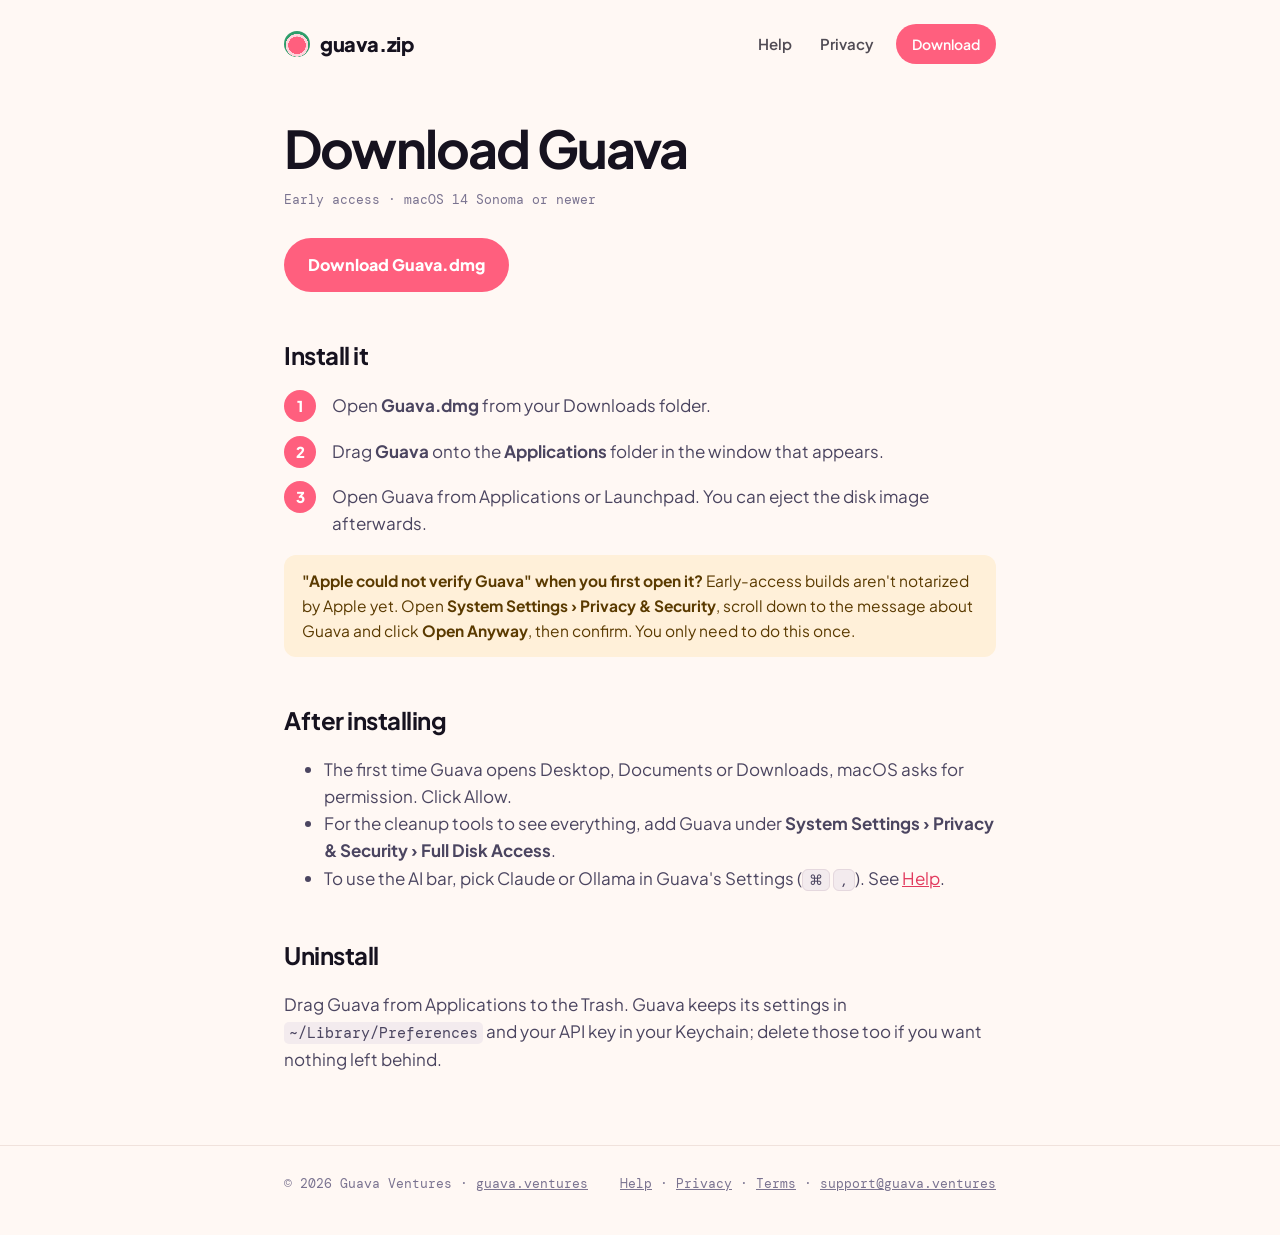
==== download/index.html @ 69af7696 "Add the guava.zip site: home, download, help, privacy and terms Co-Authored-By: Claude Opus 5.5 <nor" ====
<!doctype html>
<html lang="en">
<head>
<meta charset="utf-8">
<meta name="viewport" content="width=device-width, initial-scale=1">
<title>Download · Guava</title>
<meta name="description" content="Download Guava for macOS and install it in a minute.">
<link rel="icon" href="/favicon.svg" type="image/svg+xml">
<link rel="preconnect" href="https://fonts.googleapis.com">
<link rel="preconnect" href="https://fonts.gstatic.com" crossorigin>
<link href="https://fonts.googleapis.com/css2?family=Plus+Jakarta+Sans:wght@400;500;600;700;800&amp;family=DM+Mono:wght@400;500&amp;display=swap" rel="stylesheet">
<link rel="stylesheet" href="/site.css">
</head>
<body class="page">
<div class="narrow">
<nav class="top">
<a class="brand" href="/"><span class="dot"></span>guava.zip</a>
<div class="links"><a href="/help/">Help</a><a href="/privacy/">Privacy</a><a class="btn" href="/download/">Download</a></div>
</nav>
<main>
<h1>Download Guava</h1>
<p class="meta">Early access · macOS 14 Sonoma or newer</p>
<p style="margin:28px 0"><a class="btn" href="/download/Guava.dmg" download>Download Guava.dmg</a></p>

<h2>Install it</h2>
<ol class="steps">
<li>Open <strong>Guava.dmg</strong> from your Downloads folder.</li>
<li>Drag <strong>Guava</strong> onto the <strong>Applications</strong> folder in the window that appears.</li>
<li>Open Guava from Applications or Launchpad. You can eject the disk image afterwards.</li>
</ol>

<div class="note"><p><strong>"Apple could not verify Guava" when you first open it?</strong> Early-access builds aren't notarized by Apple yet. Open <strong>System Settings › Privacy &amp; Security</strong>, scroll down to the message about Guava and click <strong>Open Anyway</strong>, then confirm. You only need to do this once.</p></div>

<h2>After installing</h2>
<ul>
<li>The first time Guava opens Desktop, Documents or Downloads, macOS asks for permission. Click Allow.</li>
<li>For the cleanup tools to see everything, add Guava under <strong>System Settings › Privacy &amp; Security › Full Disk Access</strong>.</li>
<li>To use the AI bar, pick Claude or Ollama in Guava's Settings (<kbd>⌘</kbd> <kbd>,</kbd>). See <a href="/help/#ai">Help</a>.</li>
</ul>

<h2>Uninstall</h2>
<p>Drag Guava from Applications to the Trash. Guava keeps its settings in <code>~/Library/Preferences</code> and your API key in your Keychain; delete those too if you want nothing left behind.</p>
</main>
</div>
<footer class="site">
<div class="narrow">
<span>© 2026 Guava Ventures · <a href="https://guava.ventures">guava.ventures</a></span>
<span><a href="/help/">Help</a> · <a href="/privacy/">Privacy</a> · <a href="/terms/">Terms</a> · <a href="mailto:support@guava.ventures">support@guava.ventures</a></span>
</div>
</footer>
</body>
</html>
---- site.css ----
:root{
  --ink:#16121f;--ink-2:#4b4560;--ink-3:#7a7390;
  --paper:#fff8f4;--card:#ffffff;--line:#f0e2dc;
  --guava:#ff5f7e;--guava-deep:#e23a5e;--leaf:#2f9e6b;--leaf-soft:#dff5ea;
  --night:#14101c;--night-2:#211a2d;--night-ink:#f6eef3;--night-dim:#b9adc4;
}
*{box-sizing:border-box}
html{scroll-behavior:smooth}
body{margin:0;background:var(--paper);color:var(--ink);font-family:'Plus Jakarta Sans',ui-sans-serif,system-ui,-apple-system,sans-serif;line-height:1.6;-webkit-font-smoothing:antialiased}
a{color:var(--guava-deep)}a:hover{color:var(--ink)}
.mono{font-family:'DM Mono',ui-monospace,monospace}
.wrap{max-width:1160px;margin:0 auto;padding:0 24px}
.narrow{max-width:760px;margin:0 auto;padding:0 24px}

/* nav */
nav.top{display:flex;flex-wrap:wrap;gap:12px;align-items:center;justify-content:space-between;padding:24px 0}
.brand{display:flex;align-items:center;gap:10px;text-decoration:none;color:inherit;font-weight:800;font-size:20px;letter-spacing:-.02em}
.brand .dot{width:26px;height:26px;border-radius:50%;background:radial-gradient(circle at 50% 55%,var(--guava) 0 45%,#ffd3dc 46% 58%,var(--leaf) 59%);flex:none}
nav.top .links{display:flex;flex-wrap:wrap;gap:4px;align-items:center}
nav.top .links a{padding:8px 12px;text-decoration:none;color:inherit;opacity:.75;font-weight:600;font-size:15px}
nav.top .links a:hover{opacity:1}
.btn{display:inline-flex;align-items:center;gap:8px;padding:14px 24px;border-radius:999px;background:var(--guava);color:#fff;text-decoration:none;font-weight:800;font-size:16px;border:0}
.btn:hover{background:var(--guava-deep);color:#fff}
.btn.ghost{background:transparent;color:inherit;box-shadow:inset 0 0 0 1.5px currentColor}
.btn.ghost:hover{background:rgba(255,255,255,.08)}
nav.top .links a.btn{color:#fff;opacity:1;padding:9px 16px;font-size:14px;margin-left:6px}

/* hero */
.hero{background:radial-gradient(55% 60% at 12% 0%,rgba(255,95,126,.38),transparent 70%),radial-gradient(45% 50% at 95% 8%,rgba(47,158,107,.30),transparent 72%),var(--night);color:var(--night-ink)}
.hero-copy{text-align:center;padding:72px 0 48px;display:flex;flex-direction:column;align-items:center;gap:22px}
.eyebrow{font-family:'DM Mono',ui-monospace,monospace;font-size:13px;letter-spacing:.08em;text-transform:uppercase;color:var(--guava)}
.hero h1{margin:0;font-size:clamp(42px,7vw,88px);line-height:1;letter-spacing:-.045em;font-weight:800;max-width:14ch}
.hero p.lede{margin:0;font-size:20px;color:var(--night-dim);max-width:54ch}
.hero .ctas{display:flex;flex-wrap:wrap;gap:12px;justify-content:center}
.hero .small{font-size:13px;color:var(--night-dim)}

/* mock window */
.mock{max-width:980px;margin:0 auto;transform:translateY(64px);border-radius:16px;background:#fbf9fc;color:var(--ink);box-shadow:0 40px 80px rgba(0,0,0,.45),0 0 0 1px rgba(255,255,255,.08);overflow:hidden;font-size:13px}
.mock .bar{display:flex;align-items:center;gap:8px;padding:10px 14px;background:#f1edf3;border-bottom:1px solid #e6dfe8}
.mock .bar i{width:12px;height:12px;border-radius:50%;display:inline-block}
.mock .bar .path{margin-left:14px;color:var(--ink-3);font-family:'DM Mono',ui-monospace,monospace;font-size:12px;white-space:nowrap;overflow:hidden;text-overflow:ellipsis}
.mock .body{display:grid;grid-template-columns:180px 1fr;min-height:300px}
.mock .side{background:#f6f2f7;border-right:1px solid #e9e2ec;padding:14px 10px;display:flex;flex-direction:column;gap:2px}
.mock .side b{font-size:11px;color:var(--ink-3);text-transform:uppercase;letter-spacing:.06em;margin:10px 8px 4px}
.mock .side span{padding:5px 8px;border-radius:6px;color:var(--ink-2)}
.mock .side span.on{background:#ffe1e7;color:var(--guava-deep);font-weight:700}
.mock table{width:100%;border-collapse:collapse}
.mock th{text-align:left;font-weight:600;color:var(--ink-3);font-size:11px;padding:10px 14px;border-bottom:1px solid #eee6ef}
.mock td{padding:8px 14px;border-bottom:1px solid #f4eef5;white-space:nowrap}
.mock tr.hit td{background:#fff0f3}
.mock td.k{color:var(--ink-3)}
.mock .ai{margin:12px;border-radius:12px;background:var(--night);color:var(--night-ink);padding:12px 14px;display:flex;gap:10px;align-items:center}
.mock .ai .spark{color:var(--guava);font-weight:800}
.mock .ai .kbd{margin-left:auto;font-family:'DM Mono',ui-monospace,monospace;font-size:11px;color:var(--night-dim);border:1px solid #3a3047;border-radius:6px;padding:2px 6px}
@media (max-width:640px){.mock .body{grid-template-columns:1fr}.mock .side{display:none}.mock td.k:nth-child(3){display:none}.mock th:nth-child(3){display:none}}

/* sections */
section{padding:96px 0}
section.first{padding-top:150px}
h2.sec{font-size:clamp(32px,4.5vw,52px);letter-spacing:-.035em;line-height:1.05;margin:0 0 16px;font-weight:800}
p.sub{font-size:19px;color:var(--ink-2);max-width:60ch;margin:0}
.grid{display:grid;grid-template-columns:repeat(auto-fit,minmax(250px,1fr));gap:18px;margin-top:44px}
.card{background:var(--card);border:1px solid var(--line);border-radius:18px;padding:24px}
.card h3{margin:0 0 6px;font-size:19px;letter-spacing:-.01em}
.card p{margin:0;color:var(--ink-2);font-size:15.5px}
.tag{display:inline-block;font-family:'DM Mono',ui-monospace,monospace;font-size:11px;letter-spacing:.06em;text-transform:uppercase;padding:3px 8px;border-radius:6px;background:var(--leaf-soft);color:#1d6e48;margin-bottom:12px}
.tag.pink{background:#ffe1e7;color:var(--guava-deep)}

.asks{display:flex;flex-direction:column;gap:12px;margin-top:36px}
.ask{background:var(--night);color:var(--night-ink);border-radius:14px;padding:16px 20px;font-size:17px;display:flex;gap:12px;align-items:baseline}
.ask .spark{color:var(--guava);font-weight:800}
.split{display:flex;flex-wrap:wrap;gap:56px;align-items:center}
.split>div{flex:1 1 400px;min-width:0}

.dark{background:var(--night);color:var(--night-ink)}
.dark p.sub{color:var(--night-dim)}
.dark .card{background:var(--night-2);border-color:#30263d}
.dark .card p{color:var(--night-dim)}
.dark .ask{background:var(--night-2);box-shadow:0 0 0 1px #30263d}

.download{text-align:center}
.download .btn{margin-top:28px;font-size:18px;padding:16px 30px}
.reqs{margin-top:16px;font-size:14px;color:var(--night-dim)}

/* doc pages */
.page h1{font-size:clamp(34px,6vw,52px);letter-spacing:-.035em;line-height:1.08;margin:32px 0 10px}
.page h2{font-size:24px;letter-spacing:-.02em;margin:44px 0 8px}
.page h3{font-size:18px;margin:28px 0 4px}
.page p,.page li{color:var(--ink-2);font-size:17px}
.page .meta{font-family:'DM Mono',ui-monospace,monospace;font-size:13px;color:var(--ink-3)}
.note{background:#fff0d9;color:#5a3a00;border-radius:12px;padding:14px 18px;font-size:15.5px}
.note p{color:inherit;font-size:inherit;margin:0}
.steps{counter-reset:s;list-style:none;padding:0}
.steps li{counter-increment:s;position:relative;padding-left:48px;margin:18px 0}
.steps li::before{content:counter(s);position:absolute;left:0;top:-2px;width:32px;height:32px;border-radius:50%;background:var(--guava);color:#fff;font-weight:800;display:flex;align-items:center;justify-content:center;font-size:15px}
kbd{font-family:'DM Mono',ui-monospace,monospace;font-size:.85em;background:#f3ebee;border:1px solid #e5d8de;border-radius:6px;padding:1px 6px}
code{font-family:'DM Mono',ui-monospace,monospace;font-size:.9em;background:#f3ebee;border-radius:5px;padding:1px 5px}
.toc{display:flex;flex-wrap:wrap;gap:8px;margin:20px 0 0;padding:0;list-style:none}
.toc a{display:inline-block;padding:6px 12px;border-radius:999px;background:#fff;border:1px solid var(--line);text-decoration:none;color:var(--ink-2);font-size:14px;font-weight:600}

footer.site{border-top:1px solid var(--line);margin-top:72px;padding:28px 0 40px;font-family:'DM Mono',ui-monospace,monospace;font-size:13px;color:var(--ink-3)}
footer.site .wrap,footer.site .narrow{display:flex;flex-wrap:wrap;gap:14px 24px;justify-content:space-between}
footer.site a{color:var(--ink-3)}
.dark+footer.site,.home footer.site{margin-top:0;background:var(--night);border-color:#2a2236;color:var(--night-dim)}
.home footer.site a{color:var(--night-dim)}
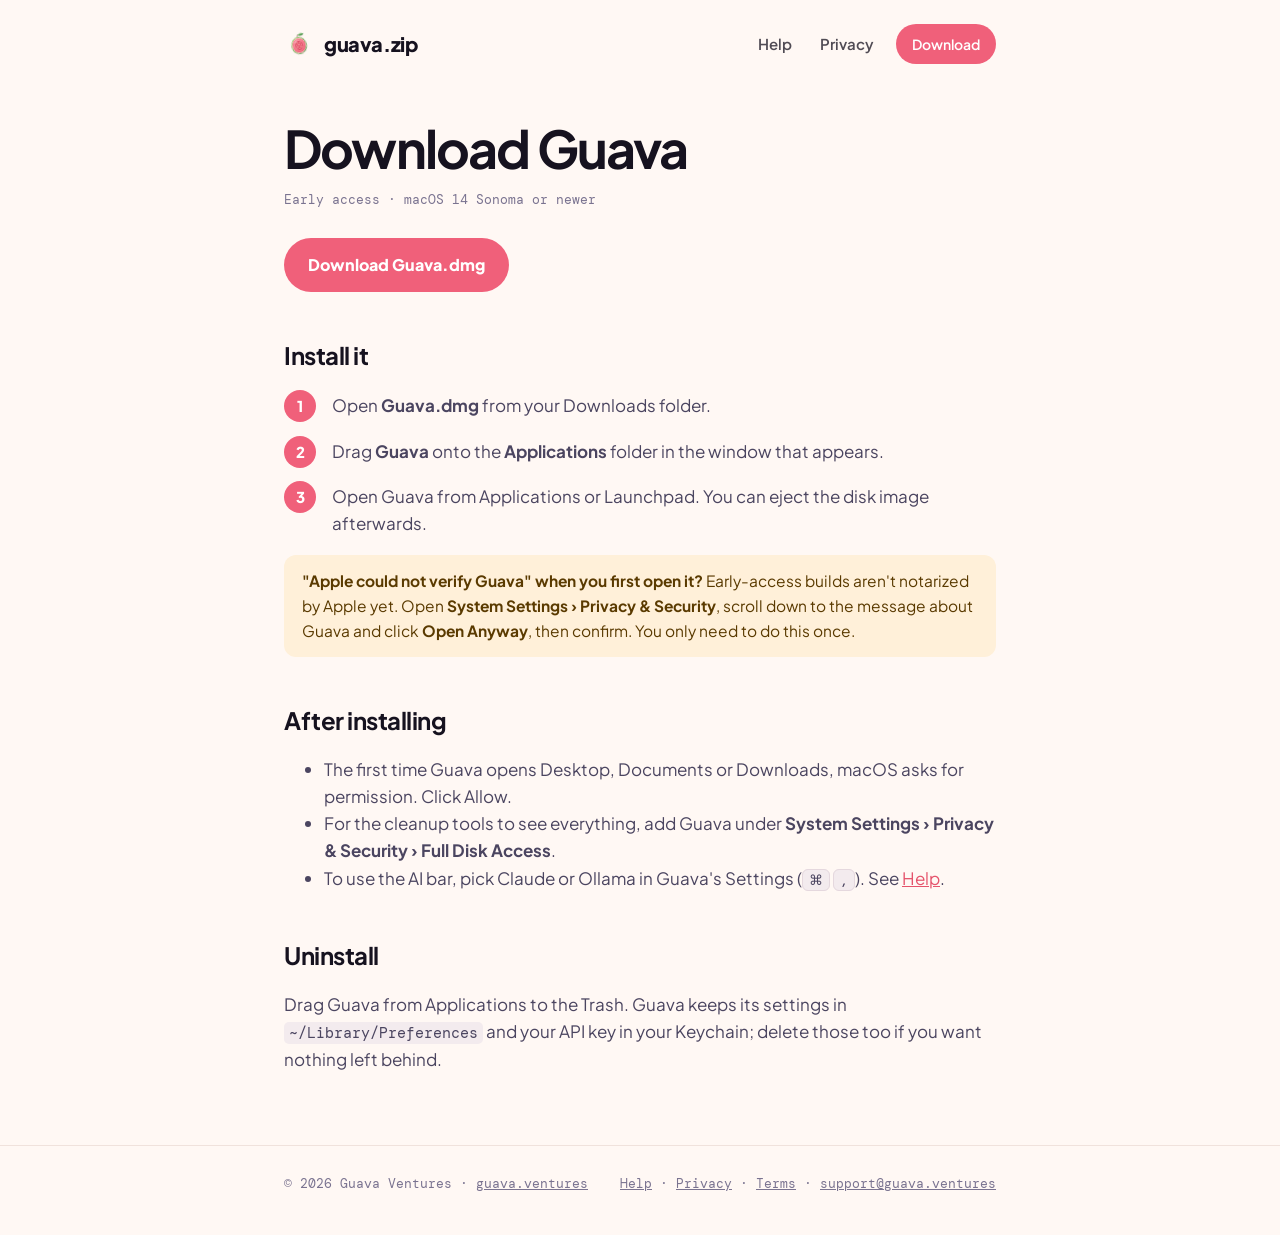
==== commit fb5d70df: "Use the new Guava logo for the header, favicon and hero Co-Authored-By: Claude Opus 5.5 <noreply@ant" ====
--- a/download/index.html
+++ b/download/index.html
@@ -6,6 +6,8 @@
 <title>Download · Guava</title>
 <meta name="description" content="Download Guava for macOS and install it in a minute.">
 <link rel="icon" href="/favicon.svg" type="image/svg+xml">
+<link rel="icon" href="/favicon-32.png" sizes="32x32" type="image/png">
+<link rel="apple-touch-icon" href="/apple-touch-icon.png">
 <link rel="preconnect" href="https://fonts.googleapis.com">
 <link rel="preconnect" href="https://fonts.gstatic.com" crossorigin>
 <link href="https://fonts.googleapis.com/css2?family=Plus+Jakarta+Sans:wght@400;500;600;700;800&amp;family=DM+Mono:wght@400;500&amp;display=swap" rel="stylesheet">
@@ -14,7 +16,7 @@
 <body class="page">
 <div class="narrow">
 <nav class="top">
-<a class="brand" href="/"><span class="dot"></span>guava.zip</a>
+<a class="brand" href="/"><img class="mark" src="/logo.svg" alt="" width="30" height="30">guava.zip</a>
 <div class="links"><a href="/help/">Help</a><a href="/privacy/">Privacy</a><a class="btn" href="/download/">Download</a></div>
 </nav>
 <main>
--- a/site.css
+++ b/site.css
@@ -1,7 +1,7 @@
 :root{
   --ink:#16121f;--ink-2:#4b4560;--ink-3:#7a7390;
   --paper:#fff8f4;--card:#ffffff;--line:#f0e2dc;
-  --guava:#ff5f7e;--guava-deep:#e23a5e;--leaf:#2f9e6b;--leaf-soft:#dff5ea;
+  --guava:#f0607a;--guava-deep:#e5536b;--leaf:#3e8e3a;--leaf-soft:#dff5ea;
   --night:#14101c;--night-2:#211a2d;--night-ink:#f6eef3;--night-dim:#b9adc4;
 }
 *{box-sizing:border-box}
@@ -15,7 +15,7 @@
 /* nav */
 nav.top{display:flex;flex-wrap:wrap;gap:12px;align-items:center;justify-content:space-between;padding:24px 0}
 .brand{display:flex;align-items:center;gap:10px;text-decoration:none;color:inherit;font-weight:800;font-size:20px;letter-spacing:-.02em}
-.brand .dot{width:26px;height:26px;border-radius:50%;background:radial-gradient(circle at 50% 55%,var(--guava) 0 45%,#ffd3dc 46% 58%,var(--leaf) 59%);flex:none}
+.brand .mark{width:30px;height:30px;flex:none;display:block}
 nav.top .links{display:flex;flex-wrap:wrap;gap:4px;align-items:center}
 nav.top .links a{padding:8px 12px;text-decoration:none;color:inherit;opacity:.75;font-weight:600;font-size:15px}
 nav.top .links a:hover{opacity:1}
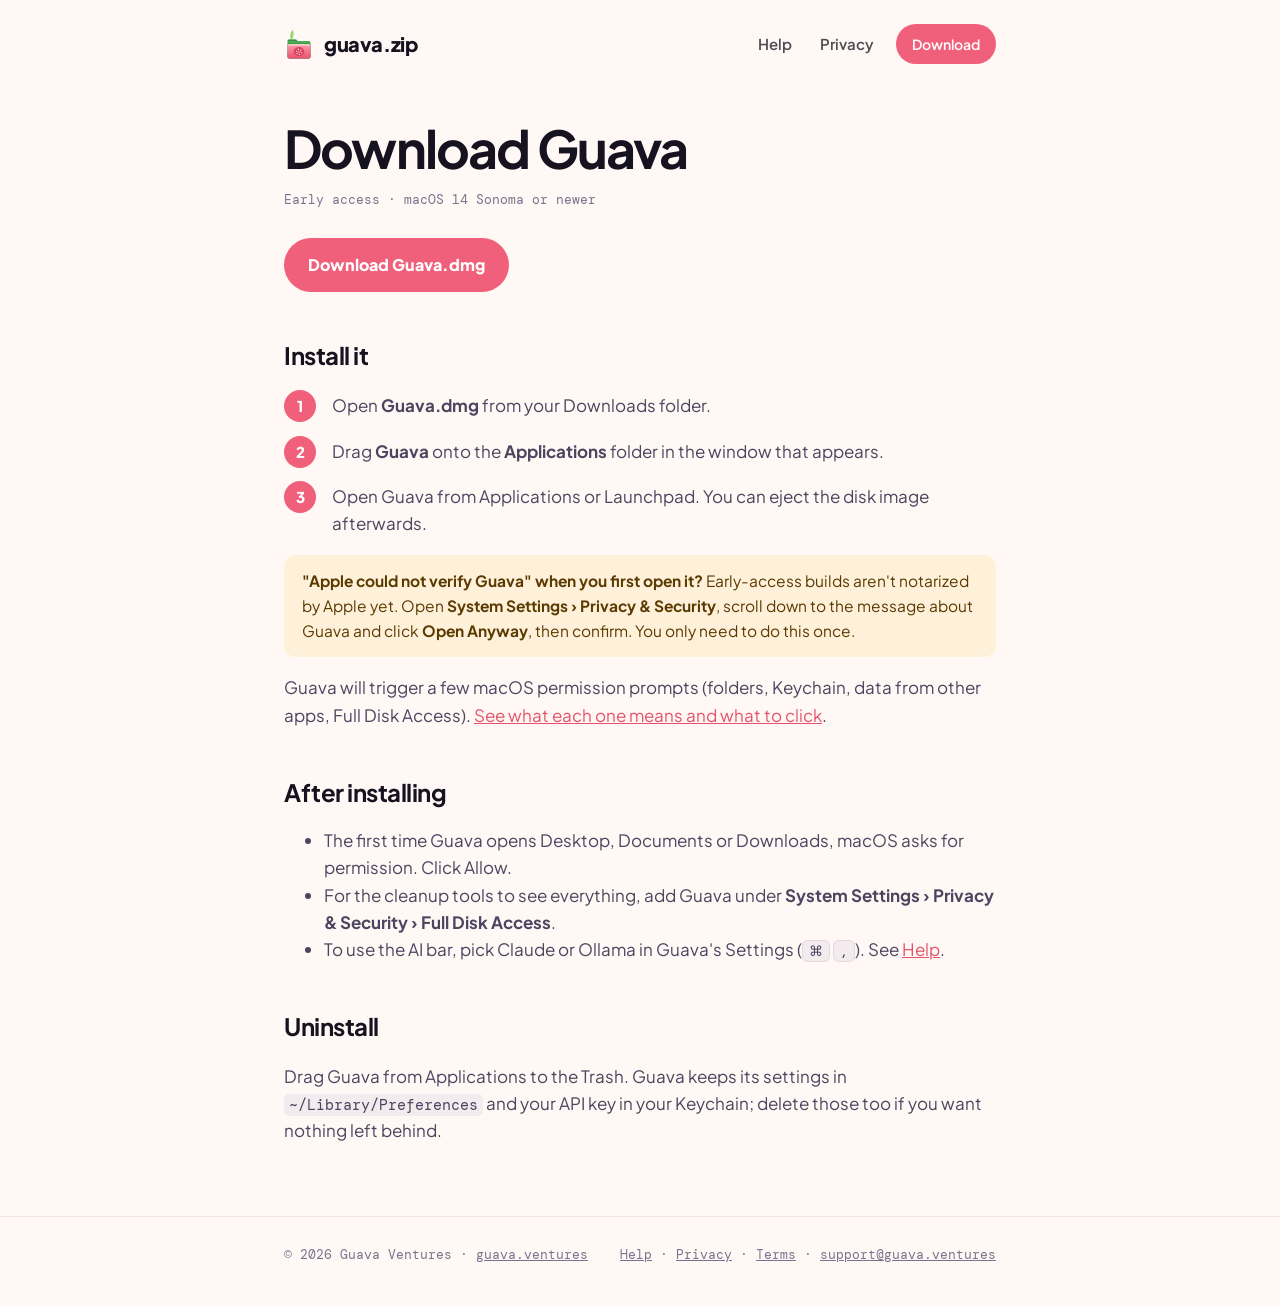
==== commit 61edbcc1: "Add 'What your Mac will ask you' to help, link it from download Co-Authored-By: Claude Opus 5.5 <nor" ====
--- a/download/index.html
+++ b/download/index.html
@@ -33,6 +33,8 @@
 
 <div class="note"><p><strong>"Apple could not verify Guava" when you first open it?</strong> Early-access builds aren't notarized by Apple yet. Open <strong>System Settings › Privacy &amp; Security</strong>, scroll down to the message about Guava and click <strong>Open Anyway</strong>, then confirm. You only need to do this once.</p></div>
 
+<p>Guava will trigger a few macOS permission prompts (folders, Keychain, data from other apps, Full Disk Access). <a href="/help/#permissions">See what each one means and what to click</a>.</p>
+
 <h2>After installing</h2>
 <ul>
 <li>The first time Guava opens Desktop, Documents or Downloads, macOS asks for permission. Click Allow.</li>
--- a/site.css
+++ b/site.css
@@ -103,3 +103,4 @@
 footer.site a{color:var(--ink-3)}
 .dark+footer.site,.home footer.site{margin-top:0;background:var(--night);border-color:#2a2236;color:var(--night-dim)}
 .home footer.site a{color:var(--night-dim)}
+blockquote.prompt{margin:8px 0 12px;padding:10px 14px;border-left:3px solid var(--guava);background:#fff;border-radius:0 10px 10px 0;color:var(--ink-2);font-size:15.5px;font-style:italic}
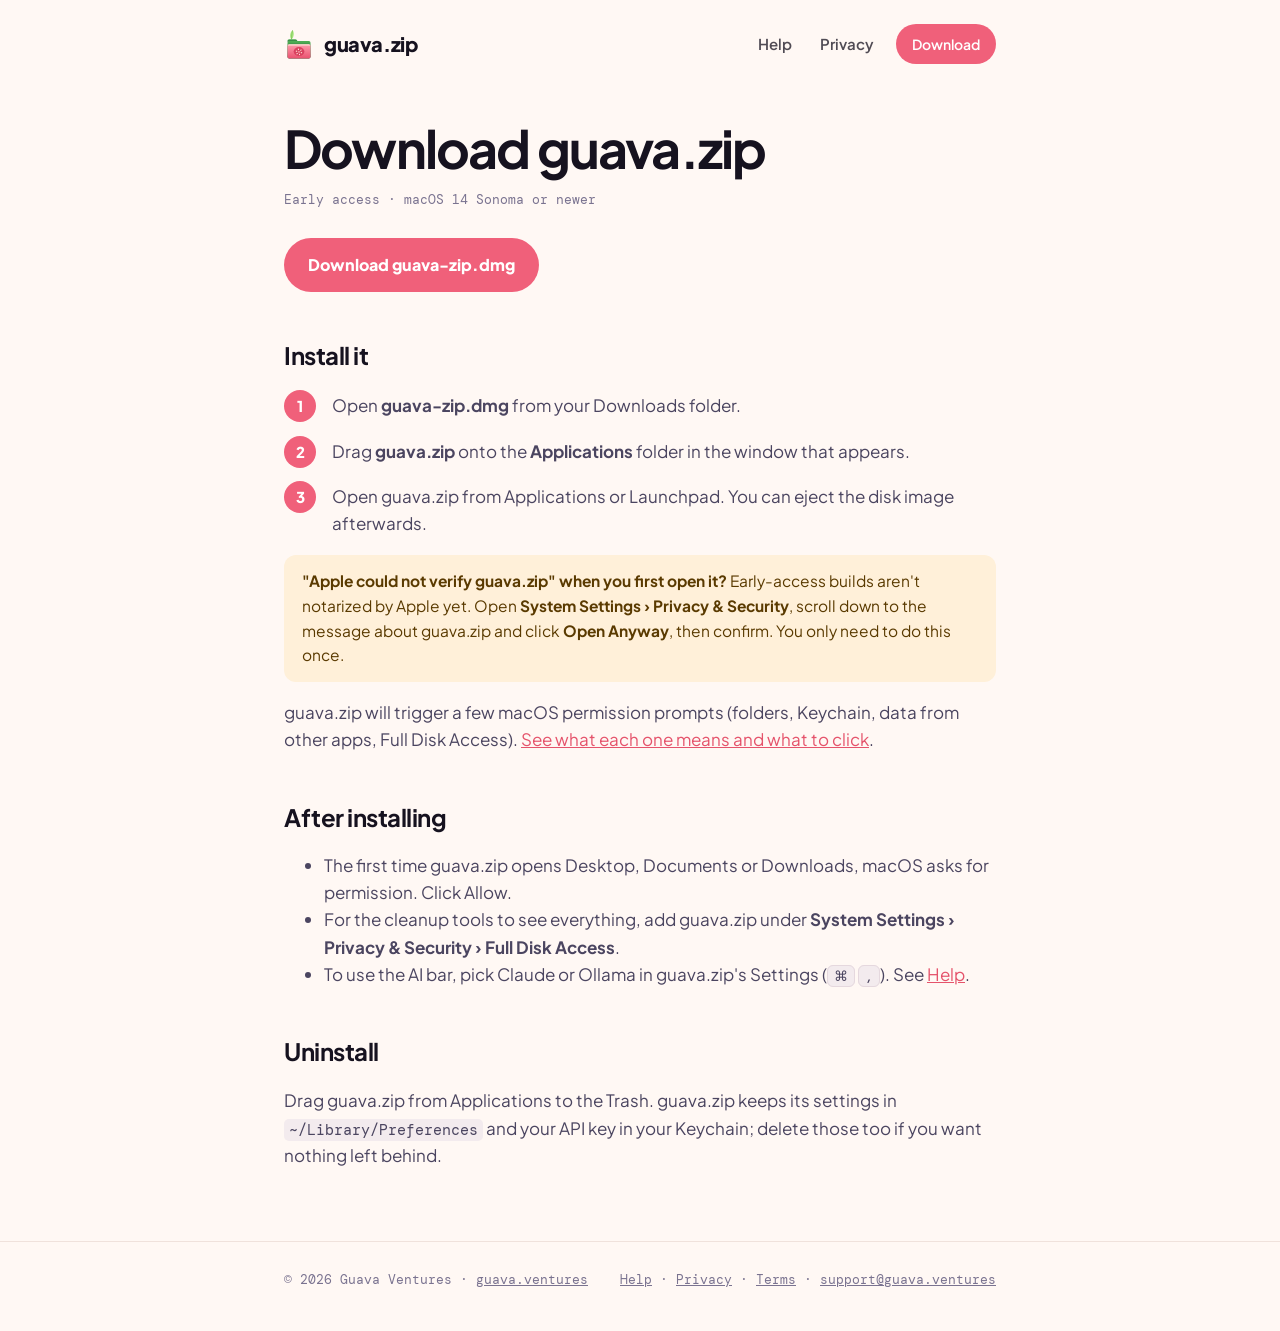
==== commit 8090d772: "Rename the app to guava.zip across the site; serve guava-zip.dmg Co-Authored-By: Claude Opus 5.5 <no" ====
--- a/download/index.html
+++ b/download/index.html
@@ -3,8 +3,8 @@
 <head>
 <meta charset="utf-8">
 <meta name="viewport" content="width=device-width, initial-scale=1">
-<title>Download · Guava</title>
-<meta name="description" content="Download Guava for macOS and install it in a minute.">
+<title>Download · guava.zip</title>
+<meta name="description" content="Download guava.zip for macOS and install it in a minute.">
 <link rel="icon" href="/favicon.svg" type="image/svg+xml">
 <link rel="icon" href="/favicon-32.png" sizes="32x32" type="image/png">
 <link rel="apple-touch-icon" href="/apple-touch-icon.png">
@@ -20,30 +20,30 @@
 <div class="links"><a href="/help/">Help</a><a href="/privacy/">Privacy</a><a class="btn" href="/download/">Download</a></div>
 </nav>
 <main>
-<h1>Download Guava</h1>
+<h1>Download guava.zip</h1>
 <p class="meta">Early access · macOS 14 Sonoma or newer</p>
-<p style="margin:28px 0"><a class="btn" href="/download/Guava.dmg" download>Download Guava.dmg</a></p>
+<p style="margin:28px 0"><a class="btn" href="/download/guava-zip.dmg" download>Download guava-zip.dmg</a></p>
 
 <h2>Install it</h2>
 <ol class="steps">
-<li>Open <strong>Guava.dmg</strong> from your Downloads folder.</li>
-<li>Drag <strong>Guava</strong> onto the <strong>Applications</strong> folder in the window that appears.</li>
-<li>Open Guava from Applications or Launchpad. You can eject the disk image afterwards.</li>
+<li>Open <strong>guava-zip.dmg</strong> from your Downloads folder.</li>
+<li>Drag <strong>guava.zip</strong> onto the <strong>Applications</strong> folder in the window that appears.</li>
+<li>Open guava.zip from Applications or Launchpad. You can eject the disk image afterwards.</li>
 </ol>
 
-<div class="note"><p><strong>"Apple could not verify Guava" when you first open it?</strong> Early-access builds aren't notarized by Apple yet. Open <strong>System Settings › Privacy &amp; Security</strong>, scroll down to the message about Guava and click <strong>Open Anyway</strong>, then confirm. You only need to do this once.</p></div>
+<div class="note"><p><strong>"Apple could not verify guava.zip" when you first open it?</strong> Early-access builds aren't notarized by Apple yet. Open <strong>System Settings › Privacy &amp; Security</strong>, scroll down to the message about guava.zip and click <strong>Open Anyway</strong>, then confirm. You only need to do this once.</p></div>
 
-<p>Guava will trigger a few macOS permission prompts (folders, Keychain, data from other apps, Full Disk Access). <a href="/help/#permissions">See what each one means and what to click</a>.</p>
+<p>guava.zip will trigger a few macOS permission prompts (folders, Keychain, data from other apps, Full Disk Access). <a href="/help/#permissions">See what each one means and what to click</a>.</p>
 
 <h2>After installing</h2>
 <ul>
-<li>The first time Guava opens Desktop, Documents or Downloads, macOS asks for permission. Click Allow.</li>
-<li>For the cleanup tools to see everything, add Guava under <strong>System Settings › Privacy &amp; Security › Full Disk Access</strong>.</li>
-<li>To use the AI bar, pick Claude or Ollama in Guava's Settings (<kbd>⌘</kbd> <kbd>,</kbd>). See <a href="/help/#ai">Help</a>.</li>
+<li>The first time guava.zip opens Desktop, Documents or Downloads, macOS asks for permission. Click Allow.</li>
+<li>For the cleanup tools to see everything, add guava.zip under <strong>System Settings › Privacy &amp; Security › Full Disk Access</strong>.</li>
+<li>To use the AI bar, pick Claude or Ollama in guava.zip's Settings (<kbd>⌘</kbd> <kbd>,</kbd>). See <a href="/help/#ai">Help</a>.</li>
 </ul>
 
 <h2>Uninstall</h2>
-<p>Drag Guava from Applications to the Trash. Guava keeps its settings in <code>~/Library/Preferences</code> and your API key in your Keychain; delete those too if you want nothing left behind.</p>
+<p>Drag guava.zip from Applications to the Trash. guava.zip keeps its settings in <code>~/Library/Preferences</code> and your API key in your Keychain; delete those too if you want nothing left behind.</p>
 </main>
 </div>
 <footer class="site">
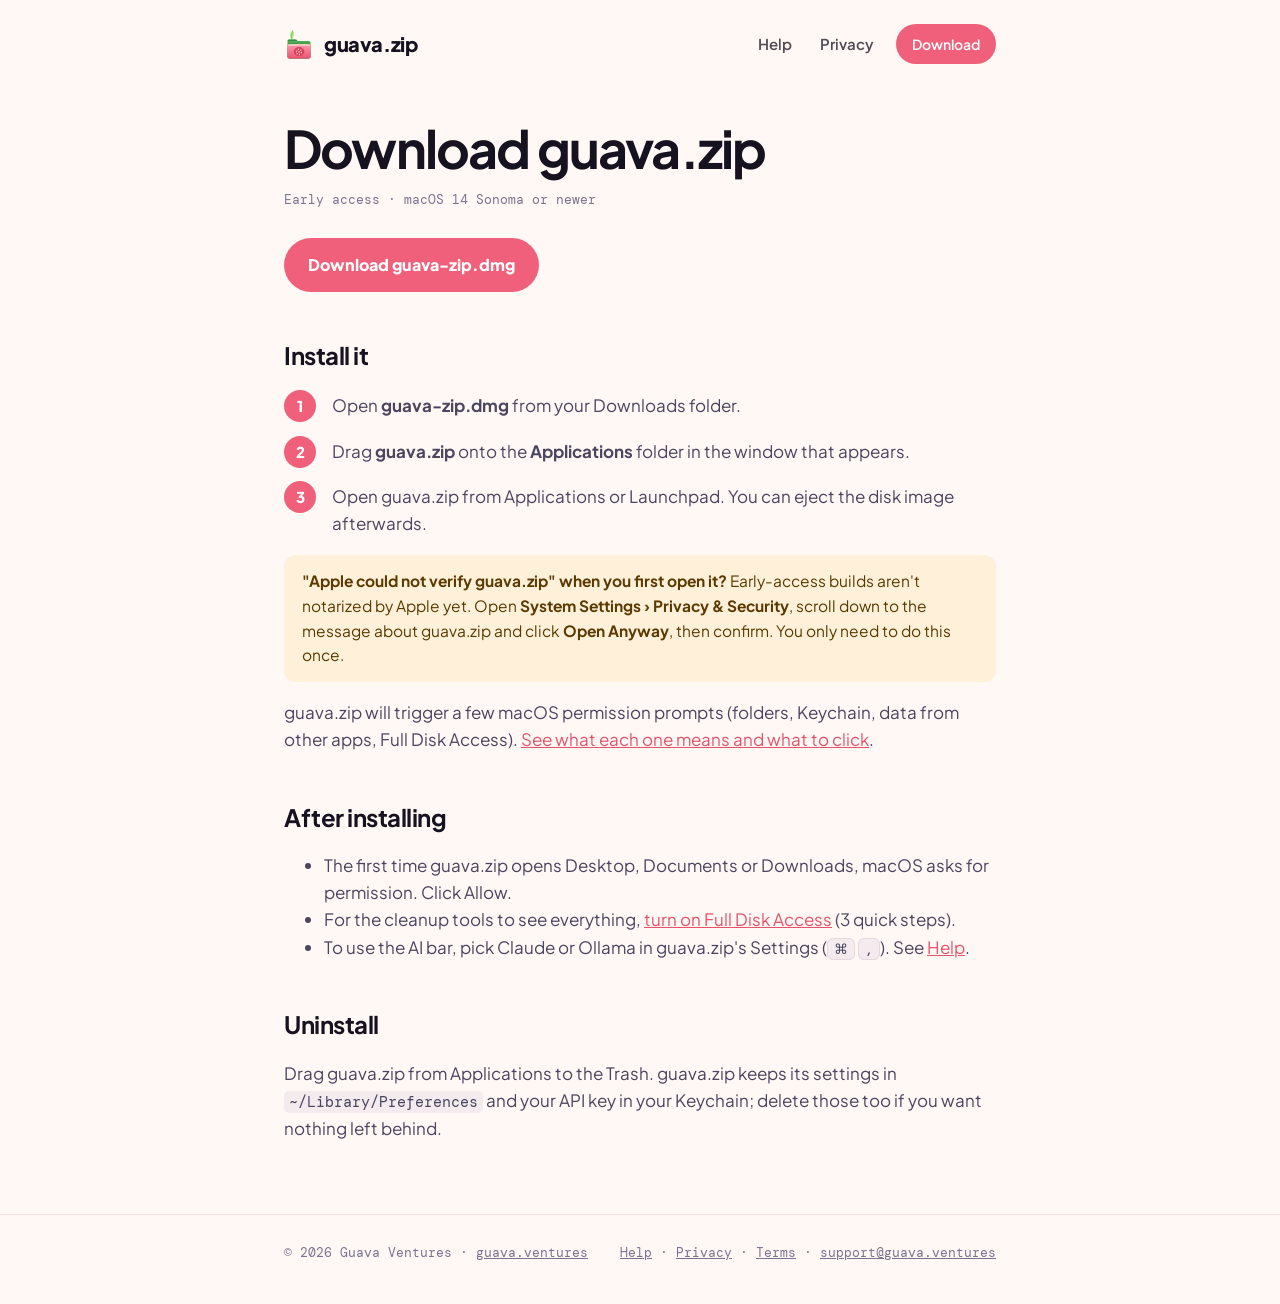
==== commit 165f54e8: "Add a short Full Disk Access setup to help, link it from download Co-Authored-By: Claude Opus 5.5 <n" ====
--- a/download/index.html
+++ b/download/index.html
@@ -38,7 +38,7 @@
 <h2>After installing</h2>
 <ul>
 <li>The first time guava.zip opens Desktop, Documents or Downloads, macOS asks for permission. Click Allow.</li>
-<li>For the cleanup tools to see everything, add guava.zip under <strong>System Settings › Privacy &amp; Security › Full Disk Access</strong>.</li>
+<li>For the cleanup tools to see everything, <a href="/help/#full-disk-access">turn on Full Disk Access</a> (3 quick steps).</li>
 <li>To use the AI bar, pick Claude or Ollama in guava.zip's Settings (<kbd>⌘</kbd> <kbd>,</kbd>). See <a href="/help/#ai">Help</a>.</li>
 </ul>
 
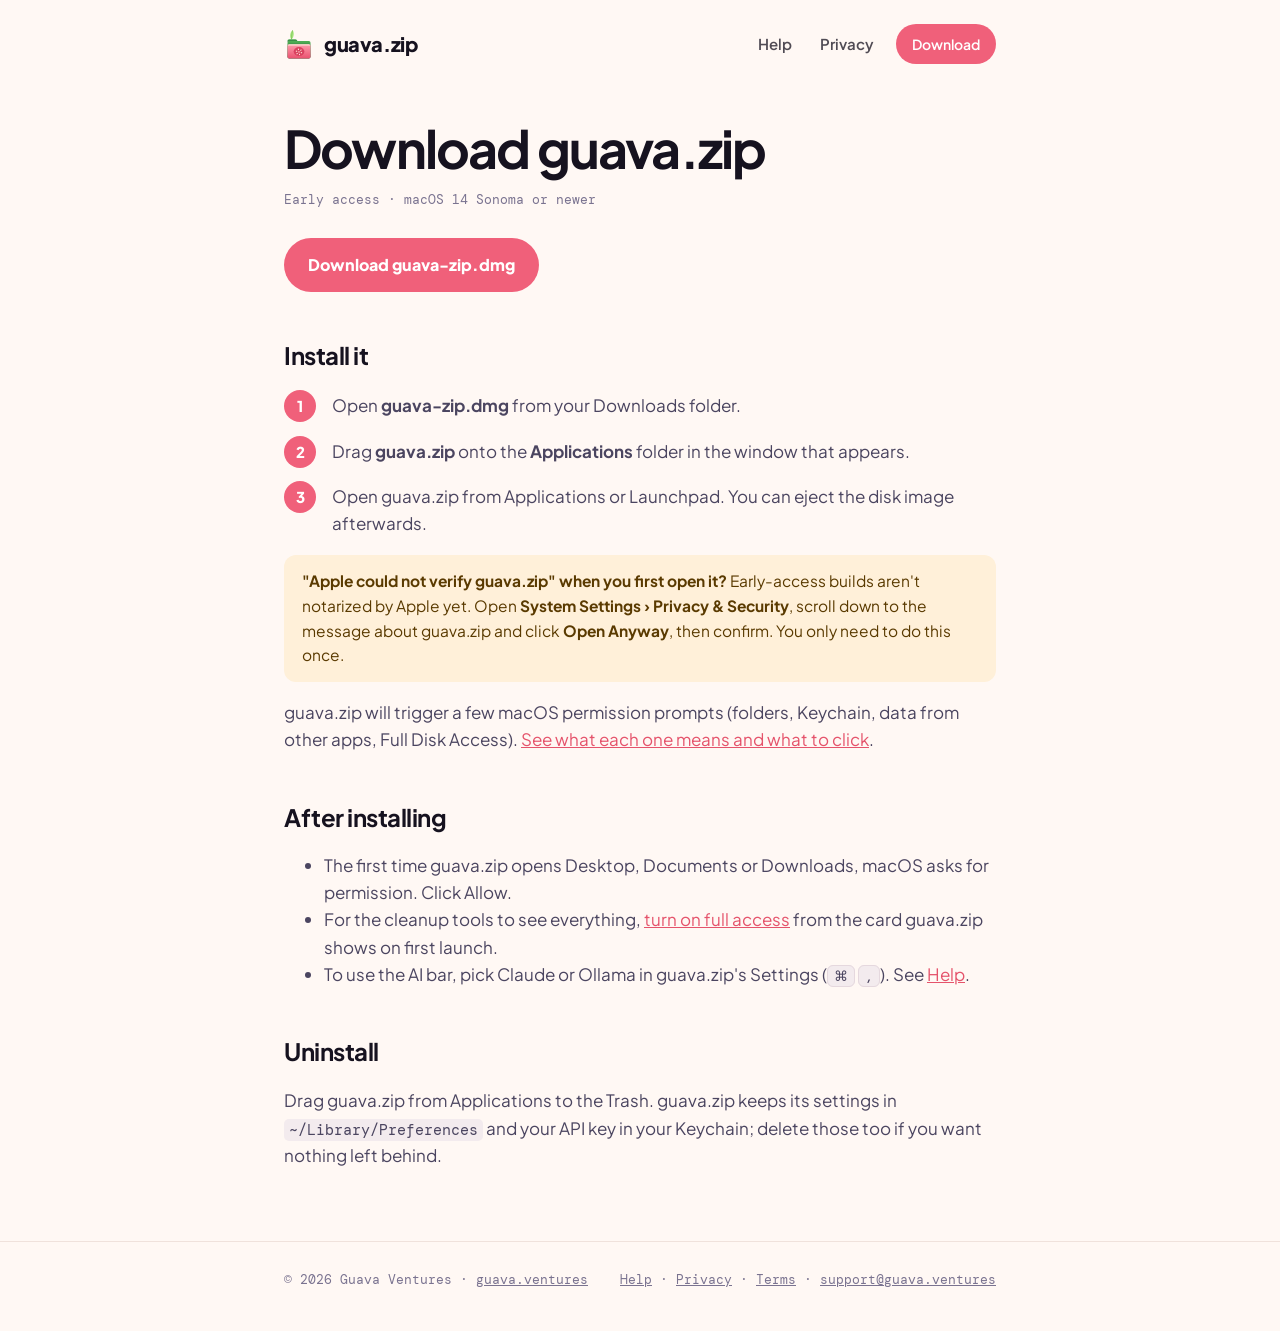
==== commit dc1109e1: "Use the app's updated first-launch and permissions guide on help Co-Authored-By: Claude Opus 5.5 <no" ====
--- a/download/index.html
+++ b/download/index.html
@@ -38,7 +38,7 @@
 <h2>After installing</h2>
 <ul>
 <li>The first time guava.zip opens Desktop, Documents or Downloads, macOS asks for permission. Click Allow.</li>
-<li>For the cleanup tools to see everything, <a href="/help/#full-disk-access">turn on Full Disk Access</a> (3 quick steps).</li>
+<li>For the cleanup tools to see everything, <a href="/help/#full-disk-access">turn on full access</a> from the card guava.zip shows on first launch.</li>
 <li>To use the AI bar, pick Claude or Ollama in guava.zip's Settings (<kbd>⌘</kbd> <kbd>,</kbd>). See <a href="/help/#ai">Help</a>.</li>
 </ul>
 
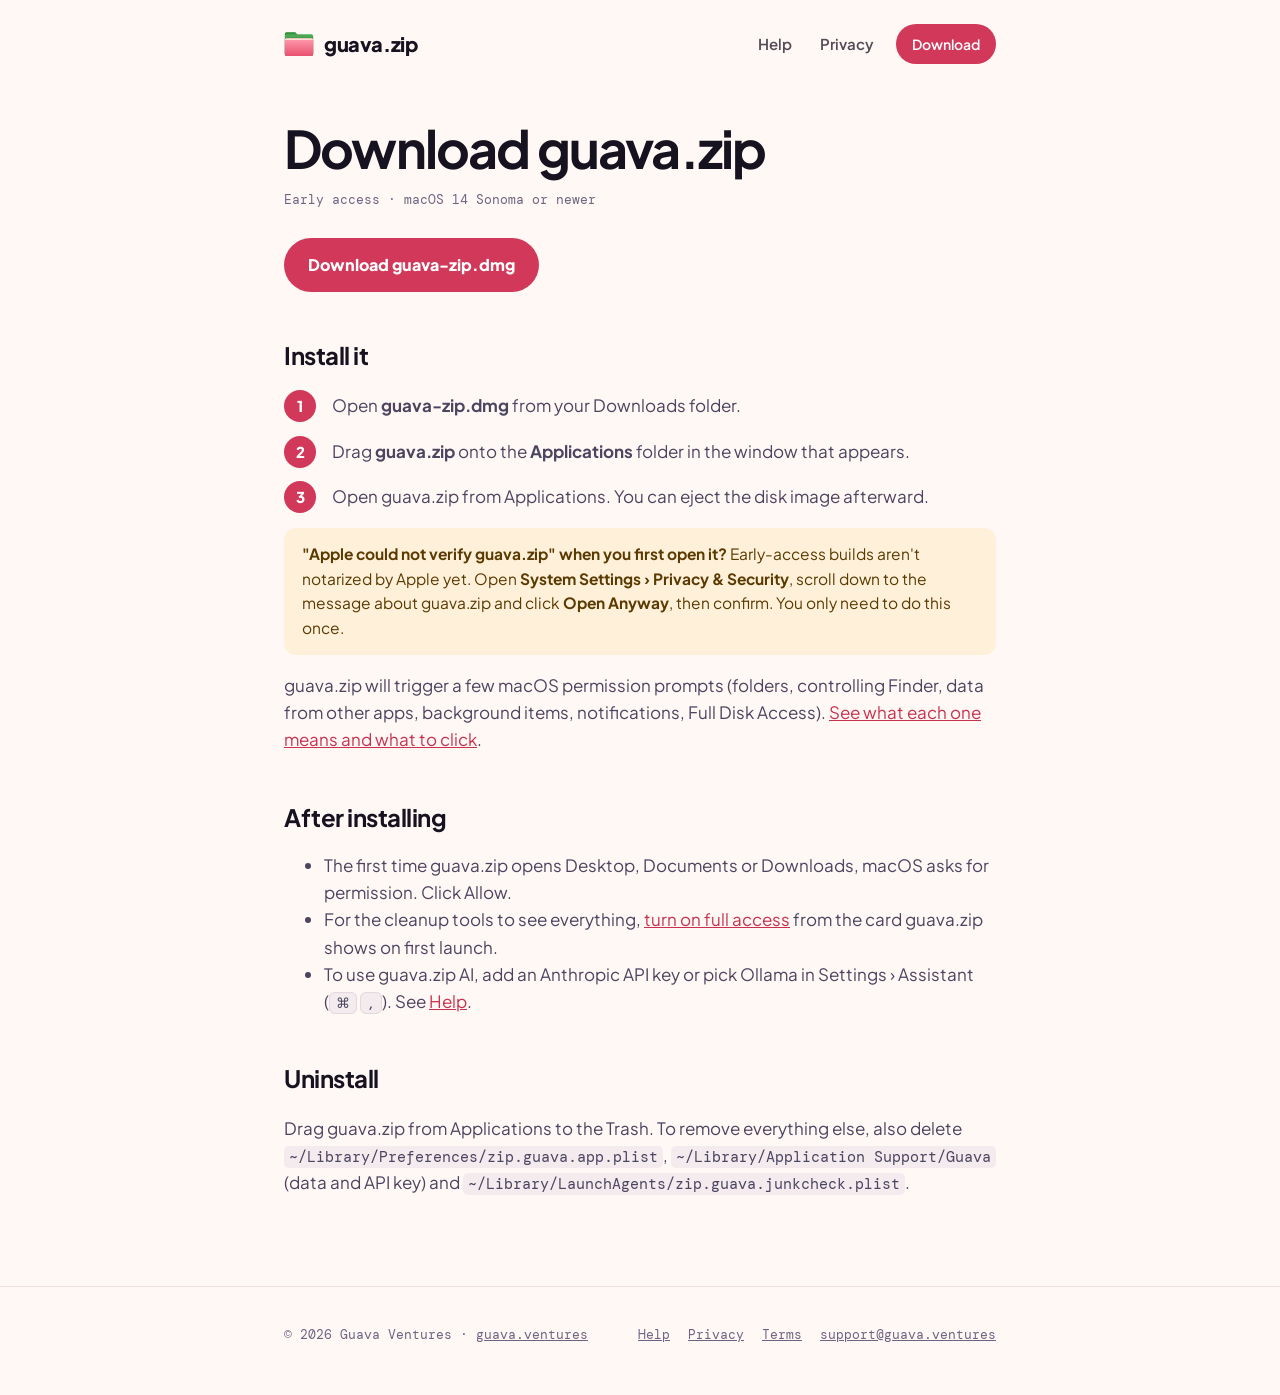
==== commit 82cf4a5d: "Polish the site: phone nav, contrast, layout, and copy that matches the current app - Phone nav no l" ====
--- a/download/index.html
+++ b/download/index.html
@@ -17,7 +17,7 @@
 <div class="narrow">
 <nav class="top">
 <a class="brand" href="/"><img class="mark" src="/logo.svg" alt="" width="30" height="30">guava.zip</a>
-<div class="links"><a href="/help/">Help</a><a href="/privacy/">Privacy</a><a class="btn" href="/download/">Download</a></div>
+<div class="links"><a href="/help/">Help</a><a href="/privacy/">Privacy</a><a class="btn" href="/download/" aria-current="page">Download</a></div>
 </nav>
 <main>
 <h1>Download guava.zip</h1>
@@ -28,28 +28,28 @@
 <ol class="steps">
 <li>Open <strong>guava-zip.dmg</strong> from your Downloads folder.</li>
 <li>Drag <strong>guava.zip</strong> onto the <strong>Applications</strong> folder in the window that appears.</li>
-<li>Open guava.zip from Applications or Launchpad. You can eject the disk image afterwards.</li>
+<li>Open guava.zip from Applications. You can eject the disk image afterward.</li>
 </ol>
 
 <div class="note"><p><strong>"Apple could not verify guava.zip" when you first open it?</strong> Early-access builds aren't notarized by Apple yet. Open <strong>System Settings › Privacy &amp; Security</strong>, scroll down to the message about guava.zip and click <strong>Open Anyway</strong>, then confirm. You only need to do this once.</p></div>
 
-<p>guava.zip will trigger a few macOS permission prompts (folders, Keychain, data from other apps, Full Disk Access). <a href="/help/#permissions">See what each one means and what to click</a>.</p>
+<p>guava.zip will trigger a few macOS permission prompts (folders, controlling Finder, data from other apps, background items, notifications, Full Disk Access). <a href="/help/#permissions">See what each one means and what to click</a>.</p>
 
 <h2>After installing</h2>
 <ul>
 <li>The first time guava.zip opens Desktop, Documents or Downloads, macOS asks for permission. Click Allow.</li>
 <li>For the cleanup tools to see everything, <a href="/help/#full-disk-access">turn on full access</a> from the card guava.zip shows on first launch.</li>
-<li>To use the AI bar, pick Claude or Ollama in guava.zip's Settings (<kbd>⌘</kbd> <kbd>,</kbd>). See <a href="/help/#ai">Help</a>.</li>
+<li>To use guava.zip AI, add an Anthropic API key or pick Ollama in Settings › Assistant (<kbd>⌘</kbd> <kbd>,</kbd>). See <a href="/help/#ai">Help</a>.</li>
 </ul>
 
 <h2>Uninstall</h2>
-<p>Drag guava.zip from Applications to the Trash. guava.zip keeps its settings in <code>~/Library/Preferences</code> and your API key in your Keychain; delete those too if you want nothing left behind.</p>
+<p>Drag guava.zip from Applications to the Trash. To remove everything else, also delete <code>~/Library/Preferences/zip.guava.app.plist</code>, <code>~/Library/Application Support/Guava</code> (data and API key) and <code>~/Library/LaunchAgents/zip.guava.junkcheck.plist</code>.</p>
 </main>
 </div>
 <footer class="site">
 <div class="narrow">
 <span>© 2026 Guava Ventures · <a href="https://guava.ventures">guava.ventures</a></span>
-<span><a href="/help/">Help</a> · <a href="/privacy/">Privacy</a> · <a href="/terms/">Terms</a> · <a href="mailto:support@guava.ventures">support@guava.ventures</a></span>
+<nav aria-label="Footer"><a href="/help/">Help</a><a href="/privacy/">Privacy</a><a href="/terms/">Terms</a><a href="mailto:support@guava.ventures">support@guava.ventures</a></nav>
 </div>
 </footer>
 </body>
--- a/site.css
+++ b/site.css
@@ -1,32 +1,39 @@
 :root{
-  --ink:#16121f;--ink-2:#4b4560;--ink-3:#7a7390;
+  --ink:#16121f;--ink-2:#4b4560;--ink-3:#6c6582;
   --paper:#fff8f4;--card:#ffffff;--line:#f0e2dc;
-  --guava:#f0607a;--guava-deep:#e5536b;--leaf:#3e8e3a;--leaf-soft:#dff5ea;
+  --guava:#f0607a;--guava-deep:#e5536b;--guava-btn:#d1385a;--guava-btn-hover:#c22f50;--guava-text:#c8324f;--leaf:#3e8e3a;--leaf-soft:#dff5ea;
   --night:#14101c;--night-2:#211a2d;--night-ink:#f6eef3;--night-dim:#b9adc4;
 }
 *{box-sizing:border-box}
 html{scroll-behavior:smooth}
-body{margin:0;background:var(--paper);color:var(--ink);font-family:'Plus Jakarta Sans',ui-sans-serif,system-ui,-apple-system,sans-serif;line-height:1.6;-webkit-font-smoothing:antialiased}
-a{color:var(--guava-deep)}a:hover{color:var(--ink)}
+@media (prefers-reduced-motion:reduce){html{scroll-behavior:auto}*{transition:none!important;animation:none!important}}
+body{margin:0;min-height:100vh;display:flex;flex-direction:column;background:var(--paper);color:var(--ink);font-family:'Plus Jakarta Sans',ui-sans-serif,system-ui,-apple-system,sans-serif;line-height:1.6;-webkit-font-smoothing:antialiased}
+a{color:var(--guava-text)}a:hover{color:var(--ink)}
+body>.narrow,body>main{flex:1 0 auto;width:100%}
+a:focus-visible,button:focus-visible{outline:2px solid var(--guava-text);outline-offset:3px;border-radius:6px}
+.btn:focus-visible{border-radius:999px}
+.hero a:focus-visible,.dark a:focus-visible,.home footer.site a:focus-visible{outline-color:#fff}
 .mono{font-family:'DM Mono',ui-monospace,monospace}
 .wrap{max-width:1160px;margin:0 auto;padding:0 24px}
 .narrow{max-width:760px;margin:0 auto;padding:0 24px}
 
 /* nav */
-nav.top{display:flex;flex-wrap:wrap;gap:12px;align-items:center;justify-content:space-between;padding:24px 0}
+nav.top{display:flex;flex-wrap:nowrap;gap:12px;align-items:center;justify-content:space-between;padding:24px 0}
 .brand{display:flex;align-items:center;gap:10px;text-decoration:none;color:inherit;font-weight:800;font-size:20px;letter-spacing:-.02em}
 .brand .mark{width:30px;height:30px;flex:none;display:block}
 nav.top .links{display:flex;flex-wrap:wrap;gap:4px;align-items:center}
 nav.top .links a{padding:8px 12px;text-decoration:none;color:inherit;opacity:.75;font-weight:600;font-size:15px}
-nav.top .links a:hover{opacity:1}
-.btn{display:inline-flex;align-items:center;gap:8px;padding:14px 24px;border-radius:999px;background:var(--guava);color:#fff;text-decoration:none;font-weight:800;font-size:16px;border:0}
-.btn:hover{background:var(--guava-deep);color:#fff}
+nav.top .links a:hover,nav.top .links a[aria-current=page]{opacity:1}
+.btn{display:inline-flex;align-items:center;gap:8px;padding:14px 24px;border-radius:999px;background:var(--guava-btn);color:#fff;text-decoration:none;font-weight:800;font-size:16px;line-height:1.6;border:0}
+.btn:hover{background:var(--guava-btn-hover);color:#fff}
 .btn.ghost{background:transparent;color:inherit;box-shadow:inset 0 0 0 1.5px currentColor}
-.btn.ghost:hover{background:rgba(255,255,255,.08)}
+.btn.ghost:hover{background:color-mix(in srgb,currentColor 8%,transparent)}
 nav.top .links a.btn{color:#fff;opacity:1;padding:9px 16px;font-size:14px;margin-left:6px}
+@media (max-width:640px){nav.top .links a:not(.btn){display:none}nav.top .links a.btn{margin-left:0}}
 
 /* hero */
 .hero{background:radial-gradient(55% 60% at 12% 0%,rgba(255,95,126,.38),transparent 70%),radial-gradient(45% 50% at 95% 8%,rgba(47,158,107,.30),transparent 72%),var(--night);color:var(--night-ink)}
+.hero-copy .icon{filter:drop-shadow(0 18px 30px rgba(0,0,0,.45))}
 .hero-copy{text-align:center;padding:72px 0 48px;display:flex;flex-direction:column;align-items:center;gap:22px}
 .eyebrow{font-family:'DM Mono',ui-monospace,monospace;font-size:13px;letter-spacing:.08em;text-transform:uppercase;color:var(--guava)}
 .hero h1{margin:0;font-size:clamp(42px,7vw,88px);line-height:1;letter-spacing:-.045em;font-weight:800;max-width:14ch}
@@ -39,11 +46,13 @@
 .mock .bar{display:flex;align-items:center;gap:8px;padding:10px 14px;background:#f1edf3;border-bottom:1px solid #e6dfe8}
 .mock .bar i{width:12px;height:12px;border-radius:50%;display:inline-block}
 .mock .bar .path{margin-left:14px;color:var(--ink-3);font-family:'DM Mono',ui-monospace,monospace;font-size:12px;white-space:nowrap;overflow:hidden;text-overflow:ellipsis}
-.mock .body{display:grid;grid-template-columns:180px 1fr;min-height:300px}
+.mock .body{display:grid;grid-template-columns:180px 1fr}
+.mock .body>div:last-child{display:flex;flex-direction:column}
+.mock .ai{margin-top:auto!important}
 .mock .side{background:#f6f2f7;border-right:1px solid #e9e2ec;padding:14px 10px;display:flex;flex-direction:column;gap:2px}
 .mock .side b{font-size:11px;color:var(--ink-3);text-transform:uppercase;letter-spacing:.06em;margin:10px 8px 4px}
 .mock .side span{padding:5px 8px;border-radius:6px;color:var(--ink-2)}
-.mock .side span.on{background:#ffe1e7;color:var(--guava-deep);font-weight:700}
+.mock .side span.on{background:#ffe1e7;color:#b8243f;font-weight:700}
 .mock table{width:100%;border-collapse:collapse}
 .mock th{text-align:left;font-weight:600;color:var(--ink-3);font-size:11px;padding:10px 14px;border-bottom:1px solid #eee6ef}
 .mock td{padding:8px 14px;border-bottom:1px solid #f4eef5;white-space:nowrap}
@@ -53,6 +62,7 @@
 .mock .ai .spark{color:var(--guava);font-weight:800}
 .mock .ai .kbd{margin-left:auto;font-family:'DM Mono',ui-monospace,monospace;font-size:11px;color:var(--night-dim);border:1px solid #3a3047;border-radius:6px;padding:2px 6px}
 @media (max-width:640px){.mock .body{grid-template-columns:1fr}.mock .side{display:none}.mock td.k:nth-child(3){display:none}.mock th:nth-child(3){display:none}}
+@media (max-width:400px){.mock td,.mock th{padding-left:10px;padding-right:10px}.mock td.k:nth-child(2),.mock th:nth-child(2){display:none}}
 
 /* sections */
 section{padding:96px 0}
@@ -64,12 +74,16 @@
 .card h3{margin:0 0 6px;font-size:19px;letter-spacing:-.01em}
 .card p{margin:0;color:var(--ink-2);font-size:15.5px}
 .tag{display:inline-block;font-family:'DM Mono',ui-monospace,monospace;font-size:11px;letter-spacing:.06em;text-transform:uppercase;padding:3px 8px;border-radius:6px;background:var(--leaf-soft);color:#1d6e48;margin-bottom:12px}
-.tag.pink{background:#ffe1e7;color:var(--guava-deep)}
+.tag.pink{background:#ffe1e7;color:#b8243f}
+section:not(.dark) .eyebrow,.page .eyebrow{color:var(--guava-text)}
+#ai .grid{grid-template-columns:repeat(auto-fit,minmax(220px,1fr))}
+#clean .grid{grid-template-columns:repeat(auto-fit,minmax(min(300px,100%),1fr))}
 
 .asks{display:flex;flex-direction:column;gap:12px;margin-top:36px}
 .ask{background:var(--night);color:var(--night-ink);border-radius:14px;padding:16px 20px;font-size:17px;display:flex;gap:12px;align-items:baseline}
 .ask .spark{color:var(--guava);font-weight:800}
-.split{display:flex;flex-wrap:wrap;gap:56px;align-items:center}
+.split{display:flex;flex-wrap:wrap;gap:56px;align-items:flex-end}
+@media (max-width:640px){.split{gap:32px}}
 .split>div{flex:1 1 400px;min-width:0}
 
 .dark{background:var(--night);color:var(--night-ink)}
@@ -79,7 +93,7 @@
 .dark .ask{background:var(--night-2);box-shadow:0 0 0 1px #30263d}
 
 .download{text-align:center}
-.download .btn{margin-top:28px;font-size:18px;padding:16px 30px}
+.download .btn{margin-top:28px}
 .reqs{margin-top:16px;font-size:14px;color:var(--night-dim)}
 
 /* doc pages */
@@ -92,15 +106,19 @@
 .note p{color:inherit;font-size:inherit;margin:0}
 .steps{counter-reset:s;list-style:none;padding:0}
 .steps li{counter-increment:s;position:relative;padding-left:48px;margin:18px 0}
-.steps li::before{content:counter(s);position:absolute;left:0;top:-2px;width:32px;height:32px;border-radius:50%;background:var(--guava);color:#fff;font-weight:800;display:flex;align-items:center;justify-content:center;font-size:15px}
+.steps li::before{content:counter(s);position:absolute;left:0;top:-2px;width:32px;height:32px;border-radius:50%;background:var(--guava-btn);color:#fff;font-weight:800;display:flex;align-items:center;justify-content:center;font-size:15px}
 kbd{font-family:'DM Mono',ui-monospace,monospace;font-size:.85em;background:#f3ebee;border:1px solid #e5d8de;border-radius:6px;padding:1px 6px}
 code{font-family:'DM Mono',ui-monospace,monospace;font-size:.9em;background:#f3ebee;border-radius:5px;padding:1px 5px}
 .toc{display:flex;flex-wrap:wrap;gap:8px;margin:20px 0 0;padding:0;list-style:none}
-.toc a{display:inline-block;padding:6px 12px;border-radius:999px;background:#fff;border:1px solid var(--line);text-decoration:none;color:var(--ink-2);font-size:14px;font-weight:600}
+.toc a{display:inline-block;padding:9px 14px;border-radius:999px;background:#fff;border:1px solid var(--line);text-decoration:none;color:var(--ink-2);font-size:14px;font-weight:600}
 
 footer.site{border-top:1px solid var(--line);margin-top:72px;padding:28px 0 40px;font-family:'DM Mono',ui-monospace,monospace;font-size:13px;color:var(--ink-3)}
 footer.site .wrap,footer.site .narrow{display:flex;flex-wrap:wrap;gap:14px 24px;justify-content:space-between}
-footer.site a{color:var(--ink-3)}
+footer.site a{color:var(--ink-3);display:inline-block;padding:10px 0}
+footer.site nav{display:flex;flex-wrap:wrap;gap:0 18px}
+footer.site .wrap,footer.site .narrow{align-items:center}
 .dark+footer.site,.home footer.site{margin-top:0;background:var(--night);border-color:#2a2236;color:var(--night-dim)}
 .home footer.site a{color:var(--night-dim)}
 blockquote.prompt{margin:8px 0 12px;padding:10px 14px;border-left:3px solid var(--guava);background:#fff;border-radius:0 10px 10px 0;color:var(--ink-2);font-size:15.5px;font-style:italic}
+.download p.sub.center{margin:0 auto}
+code{overflow-wrap:anywhere}
